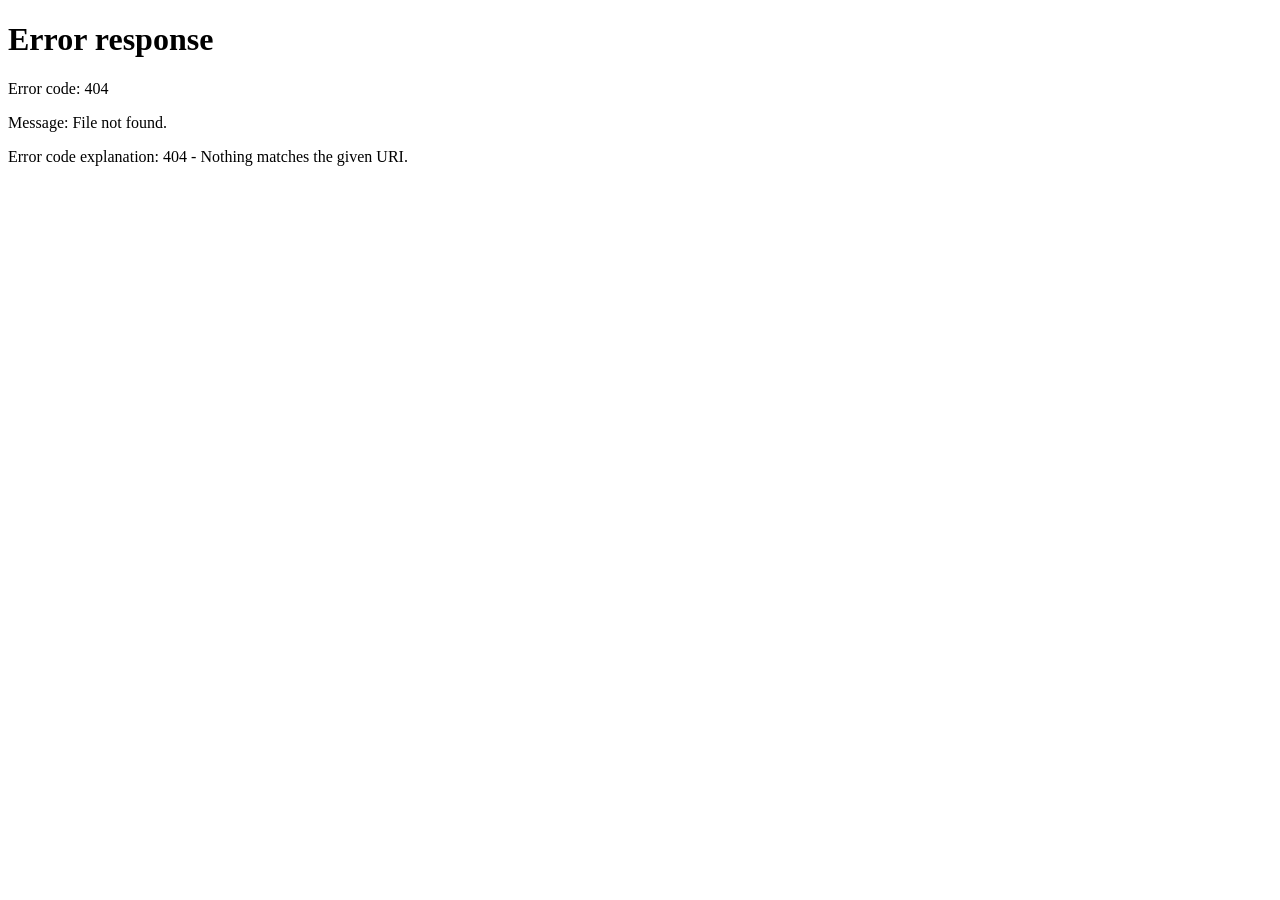
==== index.html @ 2a7585cd "DoBu Martial Arts Website" ====
<!DOCTYPE html>
<html lang="en">
<head>
    <meta charset="UTF-8">
    <meta http-equiv="refresh" content="0; url=home.html">
    <meta name="viewport" content="width=device-width, initial-scale=1.0">
    <title>DoBu Martial Arts</title>
    <link rel="canonical" href="home.html">
</head>
<body>
    <p>Redirecting to <a href="home.html">DoBu Martial Arts Home</a>...</p>
</body>
</html>
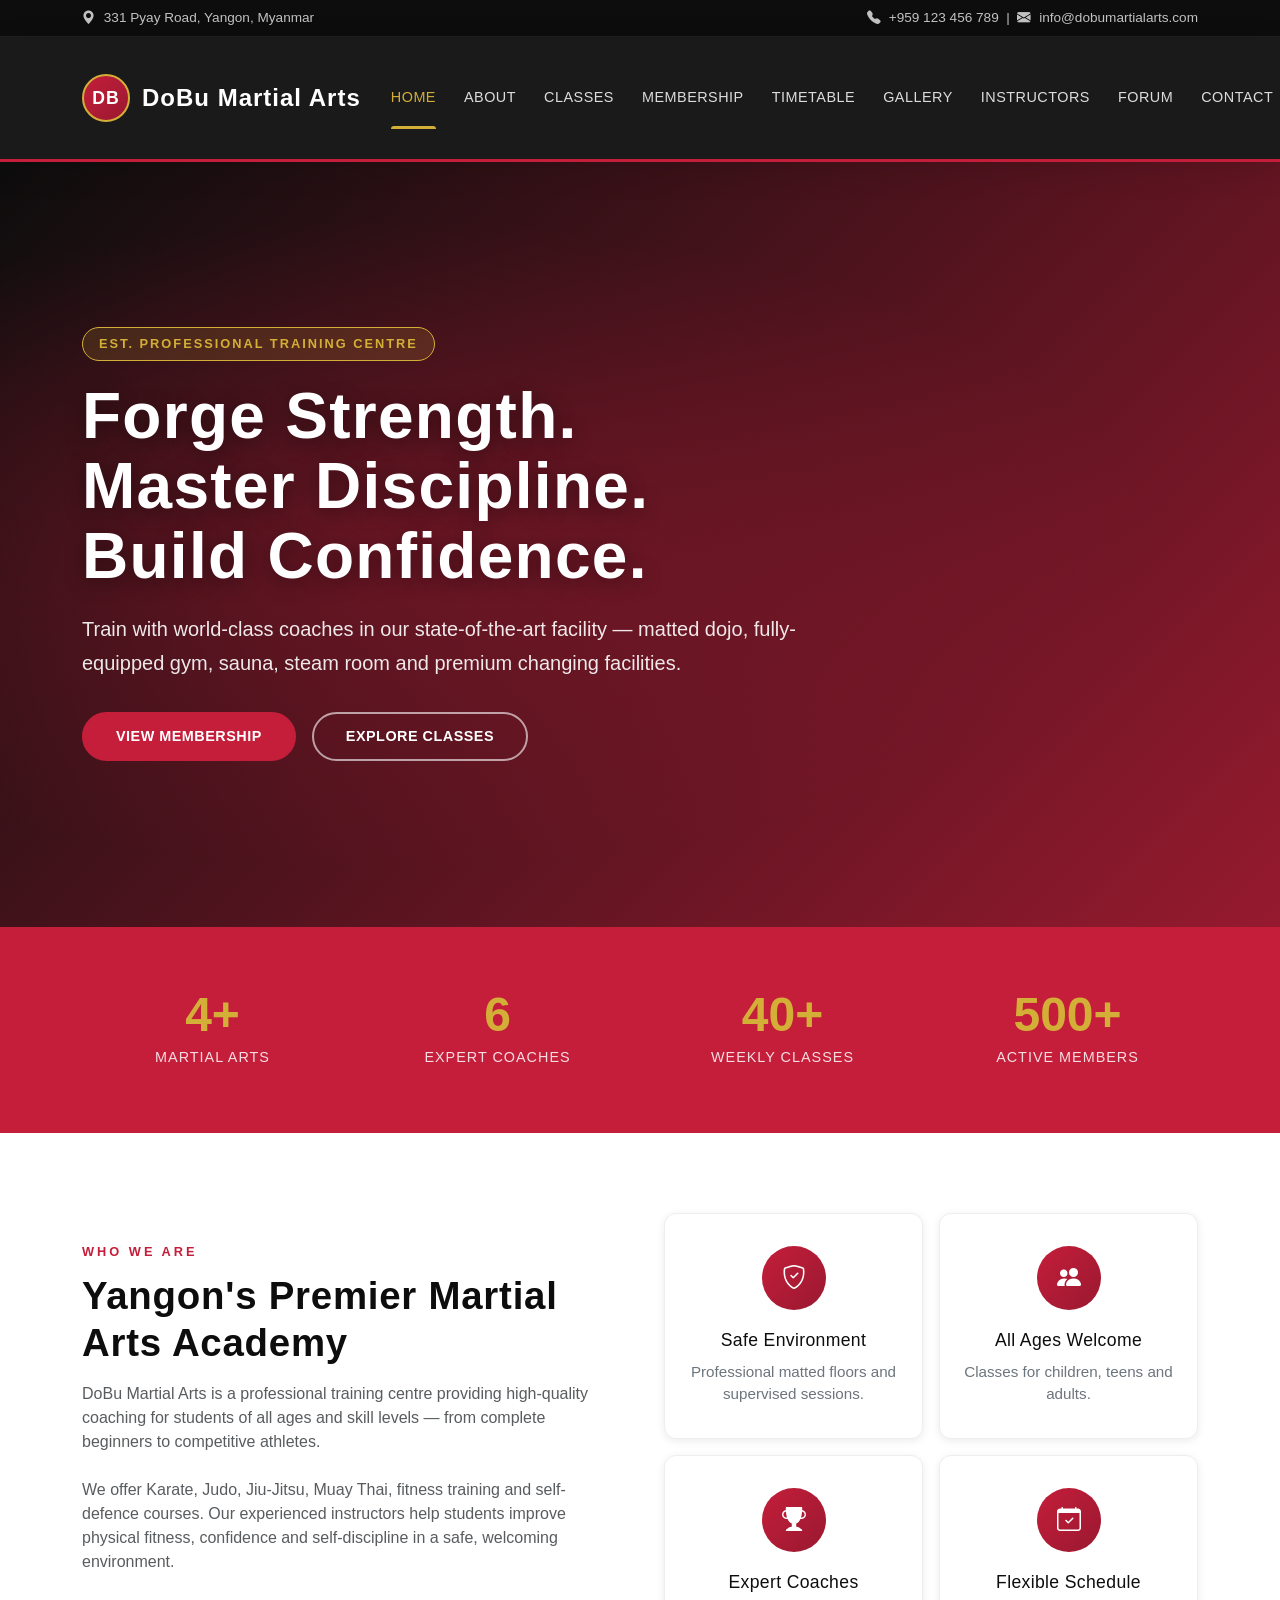
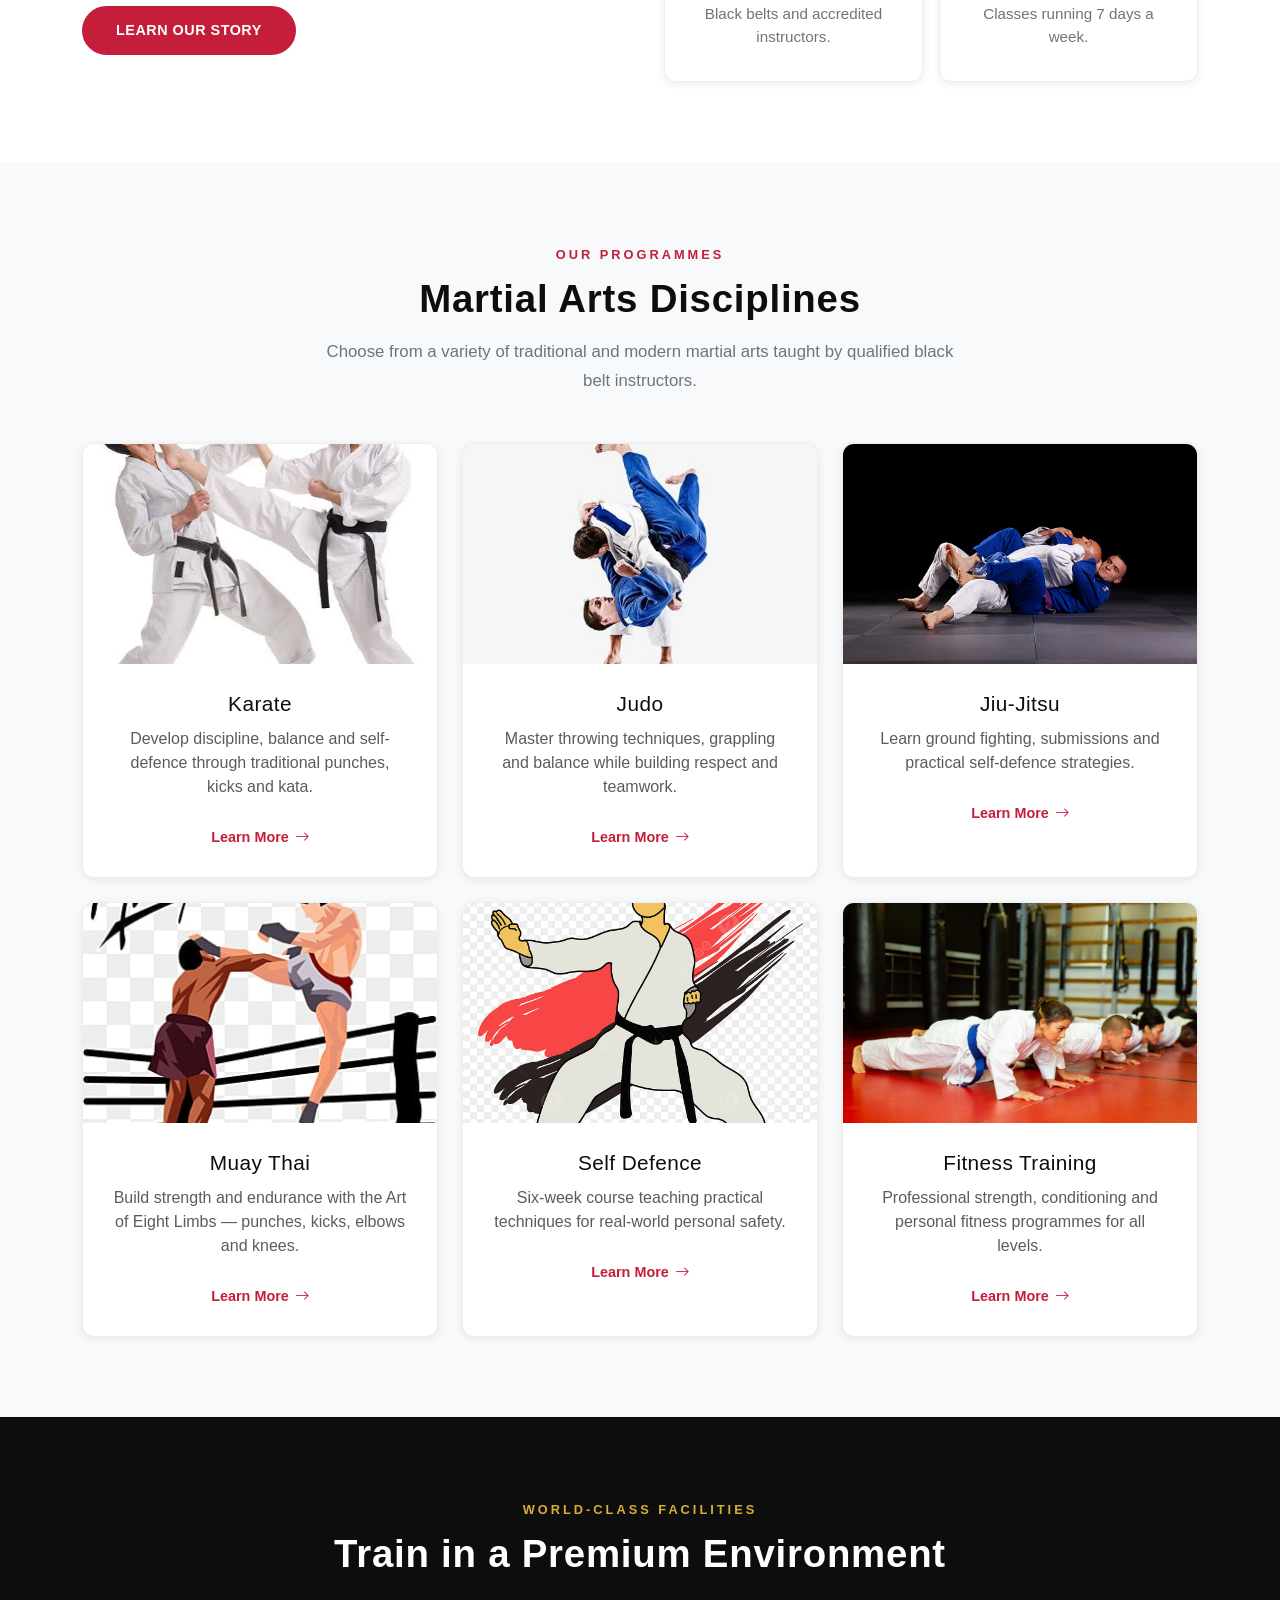
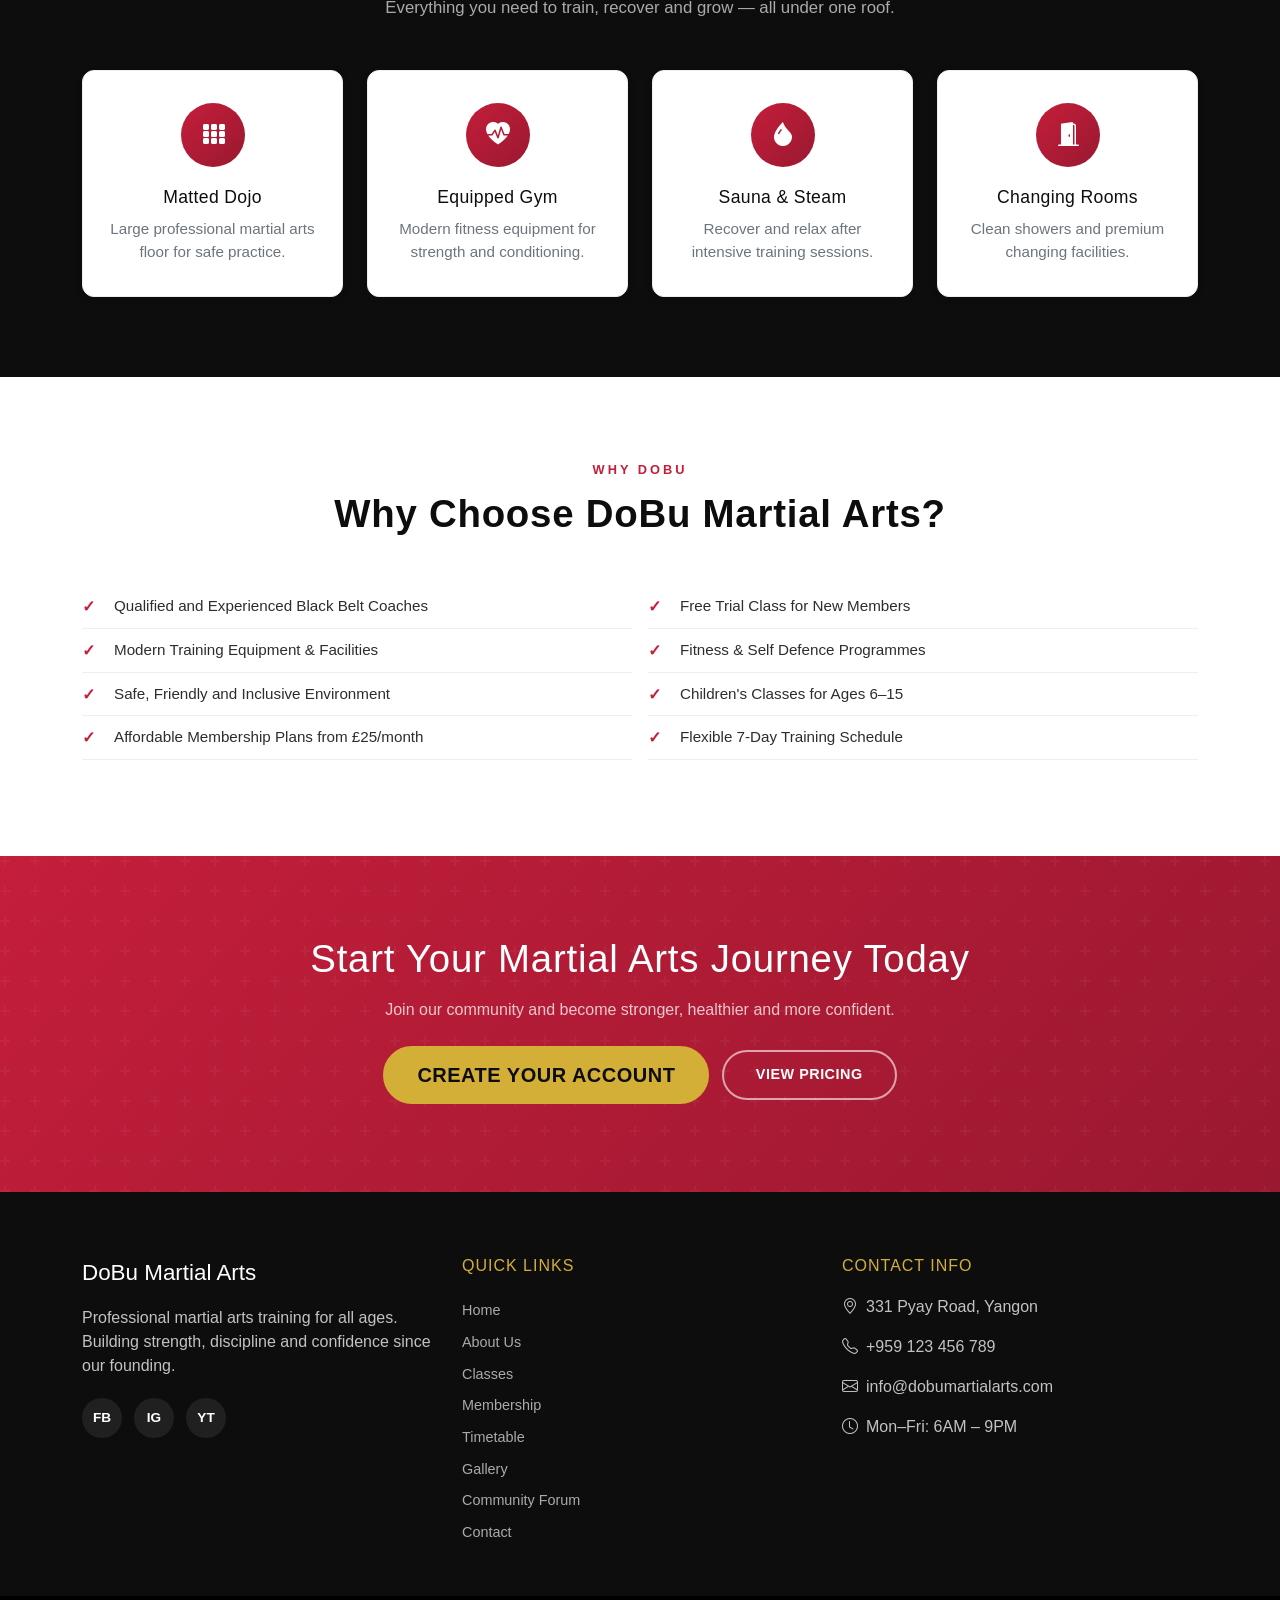
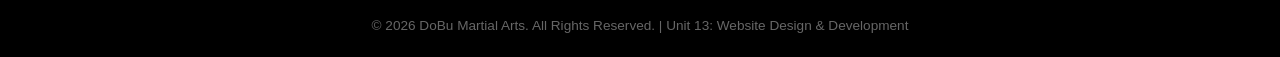
==== commit 351e9afc: "Rename Home.html into index.html" ====
--- a/index.html
+++ b/index.html
@@ -2,12 +2,325 @@
 <html lang="en">
 <head>
     <meta charset="UTF-8">
-    <meta http-equiv="refresh" content="0; url=home.html">
     <meta name="viewport" content="width=device-width, initial-scale=1.0">
-    <title>DoBu Martial Arts</title>
-    <link rel="canonical" href="home.html">
+    <meta name="description" content="DoBu Martial Arts - Professional training in Karate, Judo, Jiu-Jitsu, Muay Thai, fitness and self-defence in Yangon.">
+    <title>Home - DoBu Martial Arts</title>
+    <link href="https://cdn.jsdelivr.net/npm/bootstrap@5.3.3/dist/css/bootstrap.min.css" rel="stylesheet">
+    <link href="https://cdn.jsdelivr.net/npm/bootstrap-icons@1.11.3/font/bootstrap-icons.min.css" rel="stylesheet">
+    <link rel="stylesheet" href="css/style.css">
 </head>
 <body>
-    <p>Redirecting to <a href="home.html">DoBu Martial Arts Home</a>...</p>
+
+    <a href="#main-content" class="skip-link">Skip to main content</a>
+
+    <!-- Top Bar -->
+    <div class="top-bar d-none d-md-block">
+        <div class="container d-flex justify-content-between align-items-center">
+            <span><i class="bi bi-geo-alt-fill me-1"></i> 331 Pyay Road, Yangon, Myanmar</span>
+            <span><i class="bi bi-telephone-fill me-1"></i> +959 123 456 789 &nbsp;|&nbsp; <i class="bi bi-envelope-fill me-1"></i> info@dobumartialarts.com</span>
+        </div>
+    </div>
+
+    <!-- Navbar -->
+    <nav class="navbar navbar-expand-lg navbar-dark navbar-dobu sticky-top">
+        <div class="container">
+            <a class="navbar-brand d-flex align-items-center" href="home.html">
+                <span class="brand-logo">DB</span>
+                DoBu Martial Arts
+            </a>
+            <button class="navbar-toggler" type="button" data-bs-toggle="collapse" data-bs-target="#mainNavbar" aria-controls="mainNavbar" aria-expanded="false" aria-label="Toggle navigation">
+                <span class="navbar-toggler-icon"></span>
+            </button>
+            <div class="collapse navbar-collapse" id="mainNavbar">
+                <ul class="navbar-nav ms-auto mb-2 mb-lg-0">
+                    <li class="nav-item"><a class="nav-link active" href="home.html">Home</a></li>
+                    <li class="nav-item"><a class="nav-link" href="about.html">About</a></li>
+                    <li class="nav-item"><a class="nav-link" href="classes.html">Classes</a></li>
+                    <li class="nav-item"><a class="nav-link" href="membership.html">Membership</a></li>
+                    <li class="nav-item"><a class="nav-link" href="timetable.html">Timetable</a></li>
+                    <li class="nav-item"><a class="nav-link" href="gallery.html">Gallery</a></li>
+                    <li class="nav-item"><a class="nav-link" href="instructors.html">Instructors</a></li>
+                    <li class="nav-item"><a class="nav-link" href="forum.html">Forum</a></li>
+                    <li class="nav-item"><a class="nav-link" href="contact.html">Contact</a></li>
+                </ul>
+                <div class="navbar-auth ms-lg-3">
+                    <a href="signin.html" class="btn btn-signin me-2">Sign In</a>
+                    <a href="signup.html" class="btn btn-signup">Sign Up</a>
+                </div>
+            </div>
+        </div>
+    </nav>
+
+    <!-- Hero -->
+    <section class="hero-section">
+        <div class="container">
+            <div class="hero-content">
+                <span class="hero-badge">Est. Professional Training Centre</span>
+                <h1>Forge Strength.<br>Master Discipline.<br>Build Confidence.</h1>
+                <p class="lead">Train with world-class coaches in our state-of-the-art facility — matted dojo, fully-equipped gym, sauna, steam room and premium changing facilities.</p>
+                <div class="hero-buttons">
+                    <a href="membership.html" class="btn btn-dobu-primary btn-lg">View Membership</a>
+                    <a href="classes.html" class="btn btn-dobu-outline btn-lg">Explore Classes</a>
+                </div>
+            </div>
+        </div>
+    </section>
+
+    <!-- Stats -->
+    <section class="stats-row">
+        <div class="container">
+            <div class="row g-4">
+                <div class="col-6 col-md-3">
+                    <div class="stat-item">
+                        <div class="stat-number">4+</div>
+                        <div class="stat-label">Martial Arts</div>
+                    </div>
+                </div>
+                <div class="col-6 col-md-3">
+                    <div class="stat-item">
+                        <div class="stat-number">6</div>
+                        <div class="stat-label">Expert Coaches</div>
+                    </div>
+                </div>
+                <div class="col-6 col-md-3">
+                    <div class="stat-item">
+                        <div class="stat-number">40+</div>
+                        <div class="stat-label">Weekly Classes</div>
+                    </div>
+                </div>
+                <div class="col-6 col-md-3">
+                    <div class="stat-item">
+                        <div class="stat-number">500+</div>
+                        <div class="stat-label">Active Members</div>
+                    </div>
+                </div>
+            </div>
+        </div>
+    </section>
+
+    <main id="main-content">
+
+        <!-- About Intro -->
+        <section class="section-padding">
+            <div class="container">
+                <div class="row align-items-center g-5">
+                    <div class="col-lg-6">
+                        <span class="section-label">Who We Are</span>
+                        <h2 class="section-title">Yangon's Premier Martial Arts Academy</h2>
+                        <p class="text-muted mb-4">DoBu Martial Arts is a professional training centre providing high-quality coaching for students of all ages and skill levels — from complete beginners to competitive athletes.</p>
+                        <p class="text-muted">We offer Karate, Judo, Jiu-Jitsu, Muay Thai, fitness training and self-defence courses. Our experienced instructors help students improve physical fitness, confidence and self-discipline in a safe, welcoming environment.</p>
+                        <a href="about.html" class="btn btn-dobu-primary mt-3">Learn Our Story</a>
+                    </div>
+                    <div class="col-lg-6">
+                        <div class="row g-3">
+                            <div class="col-6">
+                                <div class="feature-box">
+                                    <div class="feature-icon"><i class="bi bi-shield-check"></i></div>
+                                    <h4>Safe Environment</h4>
+                                    <p>Professional matted floors and supervised sessions.</p>
+                                </div>
+                            </div>
+                            <div class="col-6">
+                                <div class="feature-box">
+                                    <div class="feature-icon"><i class="bi bi-people-fill"></i></div>
+                                    <h4>All Ages Welcome</h4>
+                                    <p>Classes for children, teens and adults.</p>
+                                </div>
+                            </div>
+                            <div class="col-6">
+                                <div class="feature-box">
+                                    <div class="feature-icon"><i class="bi bi-trophy-fill"></i></div>
+                                    <h4>Expert Coaches</h4>
+                                    <p>Black belts and accredited instructors.</p>
+                                </div>
+                            </div>
+                            <div class="col-6">
+                                <div class="feature-box">
+                                    <div class="feature-icon"><i class="bi bi-calendar-check"></i></div>
+                                    <h4>Flexible Schedule</h4>
+                                    <p>Classes running 7 days a week.</p>
+                                </div>
+                            </div>
+                        </div>
+                    </div>
+                </div>
+            </div>
+        </section>
+
+        <!-- Martial Arts Cards -->
+        <section class="section-padding bg-light-section">
+            <div class="container text-center">
+                <span class="section-label">Our Programmes</span>
+                <h2 class="section-title">Martial Arts Disciplines</h2>
+                <p class="section-desc">Choose from a variety of traditional and modern martial arts taught by qualified black belt instructors.</p>
+                <div class="row g-4">
+                    <div class="col-sm-6 col-lg-4">
+                        <article class="dobu-card">
+                            <div class="card-img-wrap"><img src="img/karate.png" alt="Karate training at DoBu"></div>
+                            <div class="card-body">
+                                <h3>Karate</h3>
+                                <p class="text-muted">Develop discipline, balance and self-defence through traditional punches, kicks and kata.</p>
+                                <a href="classes.html" class="card-link">Learn More <i class="bi bi-arrow-right"></i></a>
+                            </div>
+                        </article>
+                    </div>
+                    <div class="col-sm-6 col-lg-4">
+                        <article class="dobu-card">
+                            <div class="card-img-wrap"><img src="img/judo.png" alt="Judo training at DoBu"></div>
+                            <div class="card-body">
+                                <h3>Judo</h3>
+                                <p class="text-muted">Master throwing techniques, grappling and balance while building respect and teamwork.</p>
+                                <a href="classes.html" class="card-link">Learn More <i class="bi bi-arrow-right"></i></a>
+                            </div>
+                        </article>
+                    </div>
+                    <div class="col-sm-6 col-lg-4">
+                        <article class="dobu-card">
+                            <div class="card-img-wrap"><img src="img/jiujitsu.png" alt="Jiu-Jitsu training at DoBu"></div>
+                            <div class="card-body">
+                                <h3>Jiu-Jitsu</h3>
+                                <p class="text-muted">Learn ground fighting, submissions and practical self-defence strategies.</p>
+                                <a href="classes.html" class="card-link">Learn More <i class="bi bi-arrow-right"></i></a>
+                            </div>
+                        </article>
+                    </div>
+                    <div class="col-sm-6 col-lg-4">
+                        <article class="dobu-card">
+                            <div class="card-img-wrap"><img src="img/muaythai.png" alt="Muay Thai training at DoBu"></div>
+                            <div class="card-body">
+                                <h3>Muay Thai</h3>
+                                <p class="text-muted">Build strength and endurance with the Art of Eight Limbs — punches, kicks, elbows and knees.</p>
+                                <a href="classes.html" class="card-link">Learn More <i class="bi bi-arrow-right"></i></a>
+                            </div>
+                        </article>
+                    </div>
+                    <div class="col-sm-6 col-lg-4">
+                        <article class="dobu-card">
+                            <div class="card-img-wrap"><img src="img/selfdefence.png" alt="Self defence course at DoBu"></div>
+                            <div class="card-body">
+                                <h3>Self Defence</h3>
+                                <p class="text-muted">Six-week course teaching practical techniques for real-world personal safety.</p>
+                                <a href="classes.html" class="card-link">Learn More <i class="bi bi-arrow-right"></i></a>
+                            </div>
+                        </article>
+                    </div>
+                    <div class="col-sm-6 col-lg-4">
+                        <article class="dobu-card">
+                            <div class="card-img-wrap"><img src="img/fitnesstraining.png" alt="Fitness training at DoBu"></div>
+                            <div class="card-body">
+                                <h3>Fitness Training</h3>
+                                <p class="text-muted">Professional strength, conditioning and personal fitness programmes for all levels.</p>
+                                <a href="classes.html" class="card-link">Learn More <i class="bi bi-arrow-right"></i></a>
+                            </div>
+                        </article>
+                    </div>
+                </div>
+            </div>
+        </section>
+
+        <!-- Facilities -->
+        <section class="section-padding bg-dark-section">
+            <div class="container text-center">
+                <span class="section-label" style="color: var(--dobu-gold);">World-Class Facilities</span>
+                <h2 class="section-title">Train in a Premium Environment</h2>
+                <p class="section-desc" style="color: rgba(255,255,255,0.65);">Everything you need to train, recover and grow — all under one roof.</p>
+                <div class="row g-4">
+                    <div class="col-sm-6 col-lg-3">
+                        <div class="feature-box">
+                            <div class="feature-icon"><i class="bi bi-grid-3x3-gap-fill"></i></div>
+                            <h4>Matted Dojo</h4>
+                            <p>Large professional martial arts floor for safe practice.</p>
+                        </div>
+                    </div>
+                    <div class="col-sm-6 col-lg-3">
+                        <div class="feature-box">
+                            <div class="feature-icon"><i class="bi bi-heart-pulse-fill"></i></div>
+                            <h4>Equipped Gym</h4>
+                            <p>Modern fitness equipment for strength and conditioning.</p>
+                        </div>
+                    </div>
+                    <div class="col-sm-6 col-lg-3">
+                        <div class="feature-box">
+                            <div class="feature-icon"><i class="bi bi-droplet-fill"></i></div>
+                            <h4>Sauna &amp; Steam</h4>
+                            <p>Recover and relax after intensive training sessions.</p>
+                        </div>
+                    </div>
+                    <div class="col-sm-6 col-lg-3">
+                        <div class="feature-box">
+                            <div class="feature-icon"><i class="bi bi-door-open-fill"></i></div>
+                            <h4>Changing Rooms</h4>
+                            <p>Clean showers and premium changing facilities.</p>
+                        </div>
+                    </div>
+                </div>
+            </div>
+        </section>
+
+        <!-- Why Choose -->
+        <section class="section-padding">
+            <div class="container">
+                <div class="text-center mb-5">
+                    <span class="section-label">Why DoBu</span>
+                    <h2 class="section-title">Why Choose DoBu Martial Arts?</h2>
+                </div>
+                <div class="row g-3">
+                    <div class="col-md-6"><ul class="check-list list-unstyled"><li>Qualified and Experienced Black Belt Coaches</li><li>Modern Training Equipment &amp; Facilities</li><li>Safe, Friendly and Inclusive Environment</li><li>Affordable Membership Plans from &pound;25/month</li></ul></div>
+                    <div class="col-md-6"><ul class="check-list list-unstyled"><li>Free Trial Class for New Members</li><li>Fitness &amp; Self Defence Programmes</li><li>Children's Classes for Ages 6–15</li><li>Flexible 7-Day Training Schedule</li></ul></div>
+                </div>
+            </div>
+        </section>
+
+    </main>
+
+    <!-- CTA -->
+    <section class="cta-banner">
+        <div class="container">
+            <h2>Start Your Martial Arts Journey Today</h2>
+            <p class="mb-4 opacity-75">Join our community and become stronger, healthier and more confident.</p>
+            <a href="signup.html" class="btn btn-dobu-gold btn-lg me-2 mb-2">Create Your Account</a>
+            <a href="membership.html" class="btn btn-dobu-outline btn-lg mb-2">View Pricing</a>
+        </div>
+    </section>
+
+    <!-- Footer -->
+    <footer class="site-footer">
+        <div class="container">
+            <div class="row g-4">
+                <div class="col-md-4">
+                    <div class="footer-brand">DoBu Martial Arts</div>
+                    <p>Professional martial arts training for all ages. Building strength, discipline and confidence since our founding.</p>
+                    <div class="footer-social">
+                        <a href="#" aria-label="Facebook">FB</a>
+                        <a href="#" aria-label="Instagram">IG</a>
+                        <a href="#" aria-label="YouTube">YT</a>
+                    </div>
+                </div>
+                <div class="col-6 col-md-4">
+                    <h5>Quick Links</h5>
+                    <a href="home.html">Home</a>
+                    <a href="about.html">About Us</a>
+                    <a href="classes.html">Classes</a>
+                    <a href="membership.html">Membership</a>
+                    <a href="timetable.html">Timetable</a>
+                    <a href="gallery.html">Gallery</a>
+                    <a href="forum.html">Community Forum</a>
+                    <a href="contact.html">Contact</a>
+                </div>
+                <div class="col-6 col-md-4">
+                    <h5>Contact Info</h5>
+                    <p><i class="bi bi-geo-alt me-2"></i>331 Pyay Road, Yangon</p>
+                    <p><i class="bi bi-telephone me-2"></i>+959 123 456 789</p>
+                    <p><i class="bi bi-envelope me-2"></i>info@dobumartialarts.com</p>
+                    <p><i class="bi bi-clock me-2"></i>Mon–Fri: 6AM – 9PM</p>
+                </div>
+            </div>
+        </div>
+        <div class="footer-bottom">
+            <p class="mb-0">&copy; 2026 DoBu Martial Arts. All Rights Reserved. | Unit 13: Website Design &amp; Development</p>
+        </div>
+    </footer>
+
+    <script src="https://cdn.jsdelivr.net/npm/bootstrap@5.3.3/dist/js/bootstrap.bundle.min.js"></script>
 </body>
 </html>
--- a/css/style.css
+++ b/css/style.css
@@ -0,0 +1,1177 @@
+/* ============================================================
+   DoBu Martial Arts — Professional Custom Styles
+   Bootstrap 5 + Custom Brand Theme
+   ============================================================ */
+
+@import url('https://fonts.googleapis.com/css2?family=Inter:wght@400;500;600;700&family=Oswald:wght@500;600;700&display=swap');
+
+:root {
+    --dobu-red: #c41e3a;
+    --dobu-red-dark: #9a1830;
+    --dobu-red-light: #e8354f;
+    --dobu-dark: #0d0d0d;
+    --dobu-dark-soft: #1a1a1a;
+    --dobu-gold: #d4af37;
+    --dobu-gold-light: #f0d060;
+    --dobu-gray: #6c757d;
+    --dobu-light: #f8f9fa;
+    --dobu-white: #ffffff;
+    --font-heading: 'Oswald', sans-serif;
+    --font-body: 'Inter', sans-serif;
+    --shadow-sm: 0 2px 8px rgba(0, 0, 0, 0.08);
+    --shadow-md: 0 8px 30px rgba(0, 0, 0, 0.12);
+    --shadow-lg: 0 20px 60px rgba(0, 0, 0, 0.18);
+    --radius: 12px;
+    --transition: 0.3s cubic-bezier(0.4, 0, 0.2, 1);
+}
+
+/* ---- Base ---- */
+*,
+*::before,
+*::after {
+    box-sizing: border-box;
+}
+
+html {
+    scroll-behavior: smooth;
+}
+
+body {
+    font-family: var(--font-body);
+    color: #2d2d2d;
+    background-color: var(--dobu-white);
+    overflow-x: hidden;
+}
+
+h1, h2, h3, h4, h5, h6,
+.display-1, .display-2, .display-3, .display-4, .display-5, .display-6 {
+    font-family: var(--font-heading);
+    letter-spacing: 0.02em;
+}
+
+img {
+    max-width: 100%;
+    height: auto;
+}
+
+a {
+    transition: color var(--transition), background var(--transition), transform var(--transition);
+}
+
+/* ---- Skip Link ---- */
+.skip-link {
+    position: absolute;
+    top: -100%;
+    left: 16px;
+    background: var(--dobu-red);
+    color: var(--dobu-white);
+    padding: 10px 20px;
+    border-radius: 0 0 8px 8px;
+    z-index: 10000;
+    font-weight: 600;
+    text-decoration: none;
+}
+
+.skip-link:focus {
+    top: 0;
+    color: var(--dobu-white);
+}
+
+/* ---- Top Bar ---- */
+.top-bar {
+    background: var(--dobu-dark);
+    color: rgba(255, 255, 255, 0.75);
+    font-size: 0.85rem;
+    padding: 8px 0;
+    border-bottom: 1px solid rgba(255, 255, 255, 0.08);
+}
+
+.top-bar a {
+    color: rgba(255, 255, 255, 0.85);
+    text-decoration: none;
+}
+
+.top-bar a:hover {
+    color: var(--dobu-gold);
+}
+
+/* ---- Navbar ---- */
+.navbar-dobu {
+    background: var(--dobu-dark-soft) !important;
+    padding: 0;
+    box-shadow: var(--shadow-md);
+    border-bottom: 3px solid var(--dobu-red);
+}
+
+.navbar-dobu .navbar-brand {
+    font-family: var(--font-heading);
+    font-size: 1.5rem;
+    font-weight: 700;
+    color: var(--dobu-white) !important;
+    letter-spacing: 1px;
+    padding: 16px 0;
+}
+
+.navbar-dobu .brand-logo {
+    width: 48px;
+    height: 48px;
+    background: linear-gradient(135deg, var(--dobu-red), var(--dobu-red-dark));
+    border-radius: 50%;
+    display: inline-flex;
+    align-items: center;
+    justify-content: center;
+    font-family: var(--font-heading);
+    font-weight: 700;
+    font-size: 1.1rem;
+    color: var(--dobu-white);
+    border: 2px solid var(--dobu-gold);
+    margin-right: 12px;
+    flex-shrink: 0;
+}
+
+.navbar-dobu .nav-link {
+    color: rgba(255, 255, 255, 0.85) !important;
+    font-weight: 500;
+    font-size: 0.9rem;
+    padding: 20px 14px !important;
+    position: relative;
+    text-transform: uppercase;
+    letter-spacing: 0.5px;
+}
+
+.navbar-dobu .nav-link:hover,
+.navbar-dobu .nav-link:focus,
+.navbar-dobu .nav-link.active {
+    color: var(--dobu-gold) !important;
+}
+
+.navbar-dobu .nav-link.active::after {
+    content: '';
+    position: absolute;
+    bottom: 0;
+    left: 14px;
+    right: 14px;
+    height: 3px;
+    background: var(--dobu-gold);
+    border-radius: 3px 3px 0 0;
+}
+
+.navbar-dobu .navbar-toggler {
+    border-color: rgba(255, 255, 255, 0.3);
+    padding: 8px 12px;
+    margin: 10px 0;
+}
+
+.navbar-dobu .navbar-toggler-icon {
+    filter: invert(1);
+}
+
+.navbar-dobu .btn-signin {
+    border: 2px solid rgba(255, 255, 255, 0.5);
+    color: var(--dobu-white);
+    font-weight: 600;
+    font-size: 0.85rem;
+    padding: 8px 20px;
+    border-radius: 50px;
+    text-transform: uppercase;
+    letter-spacing: 0.5px;
+}
+
+.navbar-dobu .btn-signin:hover {
+    background: var(--dobu-white);
+    color: var(--dobu-dark);
+    border-color: var(--dobu-white);
+}
+
+.navbar-dobu .btn-signup {
+    background: var(--dobu-red);
+    color: var(--dobu-white);
+    font-weight: 600;
+    font-size: 0.85rem;
+    padding: 8px 20px;
+    border-radius: 50px;
+    border: 2px solid var(--dobu-red);
+    text-transform: uppercase;
+    letter-spacing: 0.5px;
+}
+
+.navbar-dobu .btn-signup:hover {
+    background: var(--dobu-red-dark);
+    border-color: var(--dobu-red-dark);
+    color: var(--dobu-white);
+    transform: translateY(-1px);
+}
+
+@media (max-width: 991.98px) {
+    .navbar-dobu .nav-link.active::after {
+        display: none;
+    }
+
+    .navbar-dobu .nav-link {
+        padding: 12px 16px !important;
+        border-bottom: 1px solid rgba(255, 255, 255, 0.06);
+    }
+
+    .navbar-dobu .navbar-nav {
+        padding: 10px 0;
+    }
+
+    .navbar-auth {
+        padding: 16px;
+        border-top: 1px solid rgba(255, 255, 255, 0.1);
+        display: flex;
+        gap: 10px;
+        flex-wrap: wrap;
+    }
+}
+
+/* ---- Hero ---- */
+.hero-section {
+    position: relative;
+    min-height: 85vh;
+    display: flex;
+    align-items: center;
+    background: linear-gradient(135deg, rgba(13, 13, 13, 0.92) 0%, rgba(196, 30, 58, 0.75) 100%),
+                url('../img/banner.jpg') center/cover no-repeat;
+    background-color: var(--dobu-dark);
+    color: var(--dobu-white);
+    overflow: hidden;
+}
+
+.hero-section::before {
+    content: '';
+    position: absolute;
+    inset: 0;
+    background: radial-gradient(ellipse at 30% 50%, rgba(196, 30, 58, 0.3) 0%, transparent 60%);
+    pointer-events: none;
+}
+
+.hero-section .hero-content {
+    position: relative;
+    z-index: 2;
+    max-width: 720px;
+}
+
+.hero-badge {
+    display: inline-block;
+    background: rgba(212, 175, 55, 0.15);
+    border: 1px solid var(--dobu-gold);
+    color: var(--dobu-gold);
+    font-size: 0.8rem;
+    font-weight: 600;
+    letter-spacing: 2px;
+    text-transform: uppercase;
+    padding: 6px 16px;
+    border-radius: 50px;
+    margin-bottom: 20px;
+}
+
+.hero-section h1 {
+    font-size: clamp(2.2rem, 5vw, 4rem);
+    font-weight: 700;
+    line-height: 1.1;
+    margin-bottom: 20px;
+    text-shadow: 0 4px 20px rgba(0, 0, 0, 0.4);
+}
+
+.hero-section .lead {
+    font-size: clamp(1rem, 2vw, 1.25rem);
+    opacity: 0.9;
+    margin-bottom: 32px;
+    line-height: 1.7;
+}
+
+.hero-buttons {
+    display: flex;
+    flex-wrap: wrap;
+    gap: 16px;
+}
+
+/* ---- Page Header (inner pages) ---- */
+.page-header {
+    background: linear-gradient(135deg, var(--dobu-dark) 0%, var(--dobu-red-dark) 100%);
+    color: var(--dobu-white);
+    padding: 80px 0 60px;
+    text-align: center;
+    position: relative;
+    overflow: hidden;
+}
+
+.page-header::after {
+    content: '';
+    position: absolute;
+    bottom: 0;
+    left: 0;
+    right: 0;
+    height: 4px;
+    background: linear-gradient(90deg, var(--dobu-gold), var(--dobu-red), var(--dobu-gold));
+}
+
+.page-header h1 {
+    font-size: clamp(2rem, 4vw, 3rem);
+    margin-bottom: 12px;
+}
+
+.page-header p {
+    opacity: 0.85;
+    font-size: 1.1rem;
+    max-width: 600px;
+    margin: 0 auto;
+}
+
+.breadcrumb-nav {
+    background: var(--dobu-light);
+    padding: 12px 0;
+    font-size: 0.875rem;
+    border-bottom: 1px solid #e9ecef;
+}
+
+.breadcrumb-nav a {
+    color: var(--dobu-red);
+    text-decoration: none;
+}
+
+.breadcrumb-nav a:hover {
+    color: var(--dobu-red-dark);
+}
+
+/* ---- Buttons ---- */
+.btn-dobu-primary {
+    background: var(--dobu-red);
+    color: var(--dobu-white);
+    border: 2px solid var(--dobu-red);
+    font-weight: 600;
+    padding: 12px 32px;
+    border-radius: 50px;
+    text-transform: uppercase;
+    letter-spacing: 0.5px;
+    font-size: 0.9rem;
+}
+
+.btn-dobu-primary:hover,
+.btn-dobu-primary:focus {
+    background: var(--dobu-red-dark);
+    border-color: var(--dobu-red-dark);
+    color: var(--dobu-white);
+    transform: translateY(-2px);
+    box-shadow: 0 8px 25px rgba(196, 30, 58, 0.35);
+}
+
+.btn-dobu-outline {
+    background: transparent;
+    color: var(--dobu-white);
+    border: 2px solid rgba(255, 255, 255, 0.6);
+    font-weight: 600;
+    padding: 12px 32px;
+    border-radius: 50px;
+    text-transform: uppercase;
+    letter-spacing: 0.5px;
+    font-size: 0.9rem;
+}
+
+.btn-dobu-outline:hover,
+.btn-dobu-outline:focus {
+    background: var(--dobu-white);
+    color: var(--dobu-dark);
+    border-color: var(--dobu-white);
+}
+
+.btn-dobu-gold {
+    background: var(--dobu-gold);
+    color: var(--dobu-dark);
+    border: 2px solid var(--dobu-gold);
+    font-weight: 700;
+    padding: 12px 32px;
+    border-radius: 50px;
+    text-transform: uppercase;
+    letter-spacing: 0.5px;
+}
+
+.btn-dobu-gold:hover {
+    background: var(--dobu-gold-light);
+    border-color: var(--dobu-gold-light);
+    color: var(--dobu-dark);
+    transform: translateY(-2px);
+}
+
+/* ---- Section Styles ---- */
+.section-padding {
+    padding: 80px 0;
+}
+
+.section-padding-sm {
+    padding: 60px 0;
+}
+
+.bg-light-section {
+    background: var(--dobu-light);
+}
+
+.bg-dark-section {
+    background: var(--dobu-dark);
+    color: var(--dobu-white);
+}
+
+.section-label {
+    display: inline-block;
+    color: var(--dobu-red);
+    font-size: 0.8rem;
+    font-weight: 700;
+    letter-spacing: 3px;
+    text-transform: uppercase;
+    margin-bottom: 12px;
+}
+
+.section-title {
+    font-size: clamp(1.8rem, 3vw, 2.5rem);
+    font-weight: 700;
+    margin-bottom: 16px;
+    color: var(--dobu-dark);
+}
+
+.bg-dark-section .section-title {
+    color: var(--dobu-white);
+}
+
+.section-desc {
+    color: var(--dobu-gray);
+    max-width: 640px;
+    margin: 0 auto 48px;
+    font-size: 1.05rem;
+    line-height: 1.7;
+}
+
+/* ---- Stats ---- */
+.stats-row {
+    background: var(--dobu-red);
+    padding: 48px 0;
+    color: var(--dobu-white);
+}
+
+.stat-item {
+    text-align: center;
+    padding: 16px;
+}
+
+.stat-item .stat-number {
+    font-family: var(--font-heading);
+    font-size: clamp(2rem, 4vw, 3rem);
+    font-weight: 700;
+    line-height: 1;
+    color: var(--dobu-gold);
+}
+
+.stat-item .stat-label {
+    font-size: 0.9rem;
+    opacity: 0.85;
+    margin-top: 8px;
+    text-transform: uppercase;
+    letter-spacing: 1px;
+}
+
+/* ---- Cards ---- */
+.dobu-card {
+    background: var(--dobu-white);
+    border-radius: var(--radius);
+    overflow: hidden;
+    box-shadow: var(--shadow-sm);
+    border: 1px solid #eee;
+    height: 100%;
+    transition: transform var(--transition), box-shadow var(--transition);
+}
+
+.dobu-card:hover {
+    transform: translateY(-8px);
+    box-shadow: var(--shadow-lg);
+}
+
+.dobu-card .card-img-wrap {
+    height: 220px;
+    overflow: hidden;
+    background: linear-gradient(135deg, var(--dobu-red), var(--dobu-dark));
+    position: relative;
+}
+
+.dobu-card .card-img-wrap img {
+    width: 100%;
+    height: 100%;
+    object-fit: cover;
+    transition: transform 0.5s ease;
+}
+
+.dobu-card:hover .card-img-wrap img {
+    transform: scale(1.08);
+}
+
+.dobu-card .card-body {
+    padding: 28px;
+}
+
+.dobu-card .card-body h3 {
+    font-size: 1.3rem;
+    color: var(--dobu-dark);
+    margin-bottom: 10px;
+}
+
+.dobu-card .card-link {
+    color: var(--dobu-red);
+    font-weight: 600;
+    font-size: 0.9rem;
+    text-decoration: none;
+    display: inline-flex;
+    align-items: center;
+    gap: 6px;
+    margin-top: 12px;
+}
+
+.dobu-card .card-link:hover {
+    color: var(--dobu-red-dark);
+    gap: 10px;
+}
+
+/* ---- Feature Box ---- */
+.feature-box {
+    background: var(--dobu-white);
+    border-radius: var(--radius);
+    padding: 32px 24px;
+    text-align: center;
+    box-shadow: var(--shadow-sm);
+    border: 1px solid #eee;
+    height: 100%;
+    transition: transform var(--transition), border-color var(--transition);
+}
+
+.feature-box:hover {
+    transform: translateY(-4px);
+    border-color: var(--dobu-red);
+}
+
+.feature-box .feature-icon {
+    width: 64px;
+    height: 64px;
+    background: linear-gradient(135deg, var(--dobu-red), var(--dobu-red-dark));
+    border-radius: 50%;
+    display: inline-flex;
+    align-items: center;
+    justify-content: center;
+    margin-bottom: 20px;
+    font-size: 1.5rem;
+    color: var(--dobu-white);
+}
+
+.feature-box h4 {
+    font-size: 1.1rem;
+    margin-bottom: 10px;
+    color: var(--dobu-dark);
+}
+
+.feature-box p {
+    color: var(--dobu-gray);
+    font-size: 0.95rem;
+    margin: 0;
+}
+
+/* ---- Check List ---- */
+.check-list li {
+    padding: 10px 0 10px 32px;
+    position: relative;
+    border-bottom: 1px solid #eee;
+    font-size: 0.95rem;
+}
+
+.check-list li::before {
+    content: '✓';
+    position: absolute;
+    left: 0;
+    color: var(--dobu-red);
+    font-weight: 700;
+    font-size: 1rem;
+}
+
+/* ---- Class Row ---- */
+.class-item {
+    display: flex;
+    flex-direction: column;
+    gap: 24px;
+    padding: 32px;
+    background: var(--dobu-white);
+    border-radius: var(--radius);
+    box-shadow: var(--shadow-sm);
+    margin-bottom: 24px;
+    border-left: 4px solid var(--dobu-red);
+}
+
+@media (min-width: 768px) {
+    .class-item {
+        flex-direction: row;
+        align-items: center;
+    }
+}
+
+.class-item .class-img {
+    width: 100%;
+    max-width: 280px;
+    height: 200px;
+    border-radius: var(--radius);
+    overflow: hidden;
+    flex-shrink: 0;
+    background: linear-gradient(135deg, var(--dobu-red), var(--dobu-dark));
+}
+
+.class-item .class-img img {
+    width: 100%;
+    height: 100%;
+    object-fit: cover;
+}
+
+.class-item h3 {
+    font-size: 1.5rem;
+    color: var(--dobu-red);
+    margin-bottom: 10px;
+}
+
+/* ---- Membership Cards ---- */
+.pricing-card {
+    background: var(--dobu-white);
+    border-radius: var(--radius);
+    padding: 40px 28px;
+    text-align: center;
+    box-shadow: var(--shadow-sm);
+    border: 2px solid #eee;
+    height: 100%;
+    transition: transform var(--transition), border-color var(--transition);
+    position: relative;
+}
+
+.pricing-card:hover {
+    transform: translateY(-6px);
+    border-color: var(--dobu-red);
+}
+
+.pricing-card.featured {
+    border-color: var(--dobu-gold);
+    box-shadow: var(--shadow-md);
+    transform: scale(1.03);
+}
+
+.pricing-card.featured:hover {
+    transform: scale(1.03) translateY(-6px);
+}
+
+.pricing-card .plan-badge {
+    position: absolute;
+    top: -14px;
+    left: 50%;
+    transform: translateX(-50%);
+    background: var(--dobu-gold);
+    color: var(--dobu-dark);
+    font-size: 0.75rem;
+    font-weight: 700;
+    padding: 4px 16px;
+    border-radius: 50px;
+    text-transform: uppercase;
+    letter-spacing: 1px;
+}
+
+.pricing-card h3 {
+    font-size: 1.4rem;
+    color: var(--dobu-dark);
+    margin-bottom: 8px;
+}
+
+.pricing-card .price {
+    font-family: var(--font-heading);
+    font-size: 2.8rem;
+    font-weight: 700;
+    color: var(--dobu-red);
+    line-height: 1;
+    margin: 20px 0;
+}
+
+.pricing-card .price span {
+    font-size: 1rem;
+    color: var(--dobu-gray);
+    font-family: var(--font-body);
+    font-weight: 400;
+}
+
+.pricing-card ul {
+    list-style: none;
+    padding: 0;
+    margin: 24px 0;
+    text-align: left;
+}
+
+.pricing-card ul li {
+    padding: 8px 0 8px 24px;
+    position: relative;
+    font-size: 0.95rem;
+    border-bottom: 1px solid #f0f0f0;
+}
+
+.pricing-card ul li::before {
+    content: '✓';
+    position: absolute;
+    left: 0;
+    color: var(--dobu-red);
+    font-weight: 700;
+}
+
+/* ---- Tables ---- */
+.table-dobu {
+    border-radius: var(--radius);
+    overflow: hidden;
+    box-shadow: var(--shadow-sm);
+}
+
+.table-dobu thead {
+    background: var(--dobu-dark);
+    color: var(--dobu-white);
+}
+
+.table-dobu thead th {
+    font-family: var(--font-heading);
+    font-weight: 600;
+    letter-spacing: 0.5px;
+    text-transform: uppercase;
+    font-size: 0.85rem;
+    padding: 16px;
+    border: none;
+    white-space: nowrap;
+}
+
+.table-dobu tbody td {
+    padding: 14px 16px;
+    vertical-align: middle;
+    font-size: 0.9rem;
+}
+
+.table-dobu tbody tr:nth-child(even) {
+    background: var(--dobu-light);
+}
+
+.table-dobu tbody tr:hover {
+    background: #fde8ec;
+}
+
+.table-dobu .time-col {
+    background: var(--dobu-dark-soft);
+    color: var(--dobu-white);
+    font-weight: 600;
+    white-space: nowrap;
+}
+
+.table-dobu .empty-cell {
+    color: #ccc;
+}
+
+/* ---- Instructor Card ---- */
+.instructor-card {
+    background: var(--dobu-white);
+    border-radius: var(--radius);
+    overflow: hidden;
+    box-shadow: var(--shadow-sm);
+    height: 100%;
+    transition: transform var(--transition), box-shadow var(--transition);
+}
+
+.instructor-card:hover {
+    transform: translateY(-6px);
+    box-shadow: var(--shadow-md);
+}
+
+.instructor-card .instructor-img {
+    height: 280px;
+    background: linear-gradient(135deg, var(--dobu-dark), var(--dobu-red));
+    overflow: hidden;
+}
+
+.instructor-card .instructor-img img {
+    width: 100%;
+    height: 100%;
+    object-fit: cover;
+}
+
+.instructor-card .instructor-body {
+    padding: 28px;
+}
+
+.instructor-card h3 {
+    font-size: 1.3rem;
+    color: var(--dobu-dark);
+    margin-bottom: 4px;
+}
+
+.instructor-card .role {
+    color: var(--dobu-red);
+    font-weight: 600;
+    font-size: 0.9rem;
+    margin-bottom: 16px;
+    display: block;
+}
+
+.instructor-card ul {
+    list-style: none;
+    padding: 0;
+    margin: 0;
+}
+
+.instructor-card ul li {
+    padding: 4px 0 4px 16px;
+    position: relative;
+    font-size: 0.9rem;
+    color: var(--dobu-gray);
+}
+
+.instructor-card ul li::before {
+    content: '▸';
+    position: absolute;
+    left: 0;
+    color: var(--dobu-red);
+}
+
+/* ---- Gallery ---- */
+.gallery-item {
+    position: relative;
+    border-radius: var(--radius);
+    overflow: hidden;
+    aspect-ratio: 4/3;
+    box-shadow: var(--shadow-sm);
+    cursor: pointer;
+}
+
+.gallery-item img {
+    width: 100%;
+    height: 100%;
+    object-fit: cover;
+    transition: transform 0.5s ease;
+}
+
+.gallery-item:hover img {
+    transform: scale(1.1);
+}
+
+.gallery-item .gallery-overlay {
+    position: absolute;
+    inset: 0;
+    background: linear-gradient(to top, rgba(13, 13, 13, 0.85) 0%, transparent 60%);
+    display: flex;
+    align-items: flex-end;
+    padding: 20px;
+    opacity: 0;
+    transition: opacity var(--transition);
+}
+
+.gallery-item:hover .gallery-overlay {
+    opacity: 1;
+}
+
+.gallery-item .gallery-overlay span {
+    color: var(--dobu-white);
+    font-family: var(--font-heading);
+    font-size: 1.1rem;
+    font-weight: 600;
+}
+
+/* ---- Forms ---- */
+.form-card {
+    background: var(--dobu-white);
+    border-radius: var(--radius);
+    padding: 48px;
+    box-shadow: var(--shadow-md);
+    border: 1px solid #eee;
+}
+
+.form-card h2 {
+    font-size: 1.8rem;
+    color: var(--dobu-dark);
+    margin-bottom: 8px;
+}
+
+.form-card .form-subtitle {
+    color: var(--dobu-gray);
+    margin-bottom: 32px;
+}
+
+.form-control-dobu {
+    border: 2px solid #e0e0e0;
+    border-radius: 8px;
+    padding: 12px 16px;
+    font-size: 0.95rem;
+    transition: border-color var(--transition), box-shadow var(--transition);
+}
+
+.form-control-dobu:focus {
+    border-color: var(--dobu-red);
+    box-shadow: 0 0 0 4px rgba(196, 30, 58, 0.12);
+    outline: none;
+}
+
+.form-label-dobu {
+    font-weight: 600;
+    font-size: 0.9rem;
+    color: var(--dobu-dark);
+    margin-bottom: 6px;
+}
+
+/* ---- Forum ---- */
+.forum-card {
+    background: var(--dobu-white);
+    border-radius: var(--radius);
+    padding: 28px;
+    box-shadow: var(--shadow-sm);
+    border-left: 4px solid var(--dobu-red);
+    margin-bottom: 20px;
+    transition: box-shadow var(--transition);
+}
+
+.forum-card:hover {
+    box-shadow: var(--shadow-md);
+}
+
+.forum-card h3 {
+    font-size: 1.15rem;
+    margin-bottom: 8px;
+    color: var(--dobu-dark);
+}
+
+.forum-meta {
+    font-size: 0.82rem;
+    color: var(--dobu-gray);
+    margin-bottom: 12px;
+}
+
+/* ---- CTA Banner ---- */
+.cta-banner {
+    background: linear-gradient(135deg, var(--dobu-red) 0%, var(--dobu-red-dark) 100%);
+    color: var(--dobu-white);
+    padding: 80px 0;
+    text-align: center;
+    position: relative;
+    overflow: hidden;
+}
+
+.cta-banner::before {
+    content: '';
+    position: absolute;
+    inset: 0;
+    background: url("data:image/svg+xml,%3Csvg width='60' height='60' viewBox='0 0 60 60' xmlns='http://www.w3.org/2000/svg'%3E%3Cg fill='none' fill-rule='evenodd'%3E%3Cg fill='%23ffffff' fill-opacity='0.04'%3E%3Cpath d='M36 34v-4h-2v4h-4v2h4v4h2v-4h4v-2h-4zm0-30V0h-2v4h-4v2h4v4h2V6h4V4h-4zM6 34v-4H4v4H0v2h4v4h2v-4h4v-2H6zM6 4V0H4v4H0v2h4v4h2V6h4V4H6z'/%3E%3C/g%3E%3C/g%3E%3C/svg%3E");
+}
+
+.cta-banner .container {
+    position: relative;
+    z-index: 1;
+}
+
+.cta-banner h2 {
+    font-size: clamp(1.8rem, 3vw, 2.5rem);
+    margin-bottom: 16px;
+}
+
+/* ---- Contact ---- */
+.contact-info-card {
+    background: var(--dobu-white);
+    border-radius: var(--radius);
+    padding: 32px;
+    box-shadow: var(--shadow-sm);
+    height: 100%;
+    border-top: 4px solid var(--dobu-red);
+}
+
+.contact-info-card h3 {
+    font-size: 1.2rem;
+    color: var(--dobu-dark);
+    margin-bottom: 20px;
+}
+
+.contact-info-card .contact-item {
+    display: flex;
+    gap: 16px;
+    margin-bottom: 20px;
+    align-items: flex-start;
+}
+
+.contact-info-card .contact-icon {
+    width: 44px;
+    height: 44px;
+    background: rgba(196, 30, 58, 0.1);
+    border-radius: 50%;
+    display: flex;
+    align-items: center;
+    justify-content: center;
+    color: var(--dobu-red);
+    flex-shrink: 0;
+    font-size: 1.1rem;
+}
+
+.map-wrap {
+    border-radius: var(--radius);
+    overflow: hidden;
+    box-shadow: var(--shadow-md);
+}
+
+.map-wrap iframe {
+    width: 100%;
+    height: 420px;
+    border: 0;
+    display: block;
+}
+
+/* ---- Footer ---- */
+.site-footer {
+    background: var(--dobu-dark);
+    color: rgba(255, 255, 255, 0.75);
+    padding-top: 64px;
+}
+
+.site-footer h5 {
+    font-family: var(--font-heading);
+    color: var(--dobu-gold);
+    font-size: 1rem;
+    letter-spacing: 1px;
+    text-transform: uppercase;
+    margin-bottom: 20px;
+}
+
+.site-footer a {
+    color: rgba(255, 255, 255, 0.65);
+    text-decoration: none;
+    display: block;
+    padding: 5px 0;
+    font-size: 0.9rem;
+}
+
+.site-footer a:hover {
+    color: var(--dobu-gold);
+    padding-left: 4px;
+}
+
+.footer-brand {
+    font-family: var(--font-heading);
+    font-size: 1.4rem;
+    color: var(--dobu-white);
+    margin-bottom: 16px;
+}
+
+.footer-social {
+    display: flex;
+    gap: 12px;
+    margin-top: 20px;
+}
+
+.footer-social a {
+    width: 40px;
+    height: 40px;
+    background: rgba(255, 255, 255, 0.08);
+    border-radius: 50%;
+    display: inline-flex !important;
+    align-items: center;
+    justify-content: center;
+    padding: 0 !important;
+    font-size: 0.85rem;
+    font-weight: 700;
+    color: var(--dobu-white) !important;
+    transition: background var(--transition), transform var(--transition);
+}
+
+.footer-social a:hover {
+    background: var(--dobu-red);
+    transform: translateY(-3px);
+    padding-left: 0 !important;
+}
+
+.footer-bottom {
+    background: #000;
+    text-align: center;
+    padding: 20px;
+    margin-top: 48px;
+    font-size: 0.85rem;
+    color: rgba(255, 255, 255, 0.4);
+}
+
+/* ---- About Values ---- */
+.value-card {
+    text-align: center;
+    padding: 40px 24px;
+    background: var(--dobu-white);
+    border-radius: var(--radius);
+    box-shadow: var(--shadow-sm);
+    height: 100%;
+    border-bottom: 4px solid var(--dobu-red);
+}
+
+.value-card .value-num {
+    font-family: var(--font-heading);
+    font-size: 3rem;
+    color: var(--dobu-red);
+    opacity: 0.2;
+    line-height: 1;
+    margin-bottom: -16px;
+}
+
+.value-card h4 {
+    font-size: 1.2rem;
+    margin-bottom: 12px;
+    color: var(--dobu-dark);
+}
+
+/* ---- Info Alert Box ---- */
+.info-alert {
+    background: #fff8e6;
+    border: 1px solid var(--dobu-gold);
+    border-radius: var(--radius);
+    padding: 24px 28px;
+    border-left: 4px solid var(--dobu-gold);
+}
+
+.info-alert h4 {
+    color: var(--dobu-dark);
+    font-size: 1rem;
+    margin-bottom: 12px;
+}
+
+/* ---- Responsive Utilities ---- */
+@media (max-width: 767.98px) {
+    .section-padding {
+        padding: 56px 0;
+    }
+
+    .hero-section {
+        min-height: 70vh;
+    }
+
+    .form-card {
+        padding: 28px 20px;
+    }
+
+    .pricing-card.featured {
+        transform: none;
+    }
+
+    .pricing-card.featured:hover {
+        transform: translateY(-6px);
+    }
+
+    .page-header {
+        padding: 60px 0 40px;
+    }
+
+    .cta-banner {
+        padding: 56px 0;
+    }
+}
+
+@media (max-width: 575.98px) {
+    .hero-buttons {
+        flex-direction: column;
+    }
+
+    .hero-buttons .btn {
+        width: 100%;
+        text-align: center;
+    }
+
+    .stat-item {
+        padding: 12px 8px;
+    }
+}
